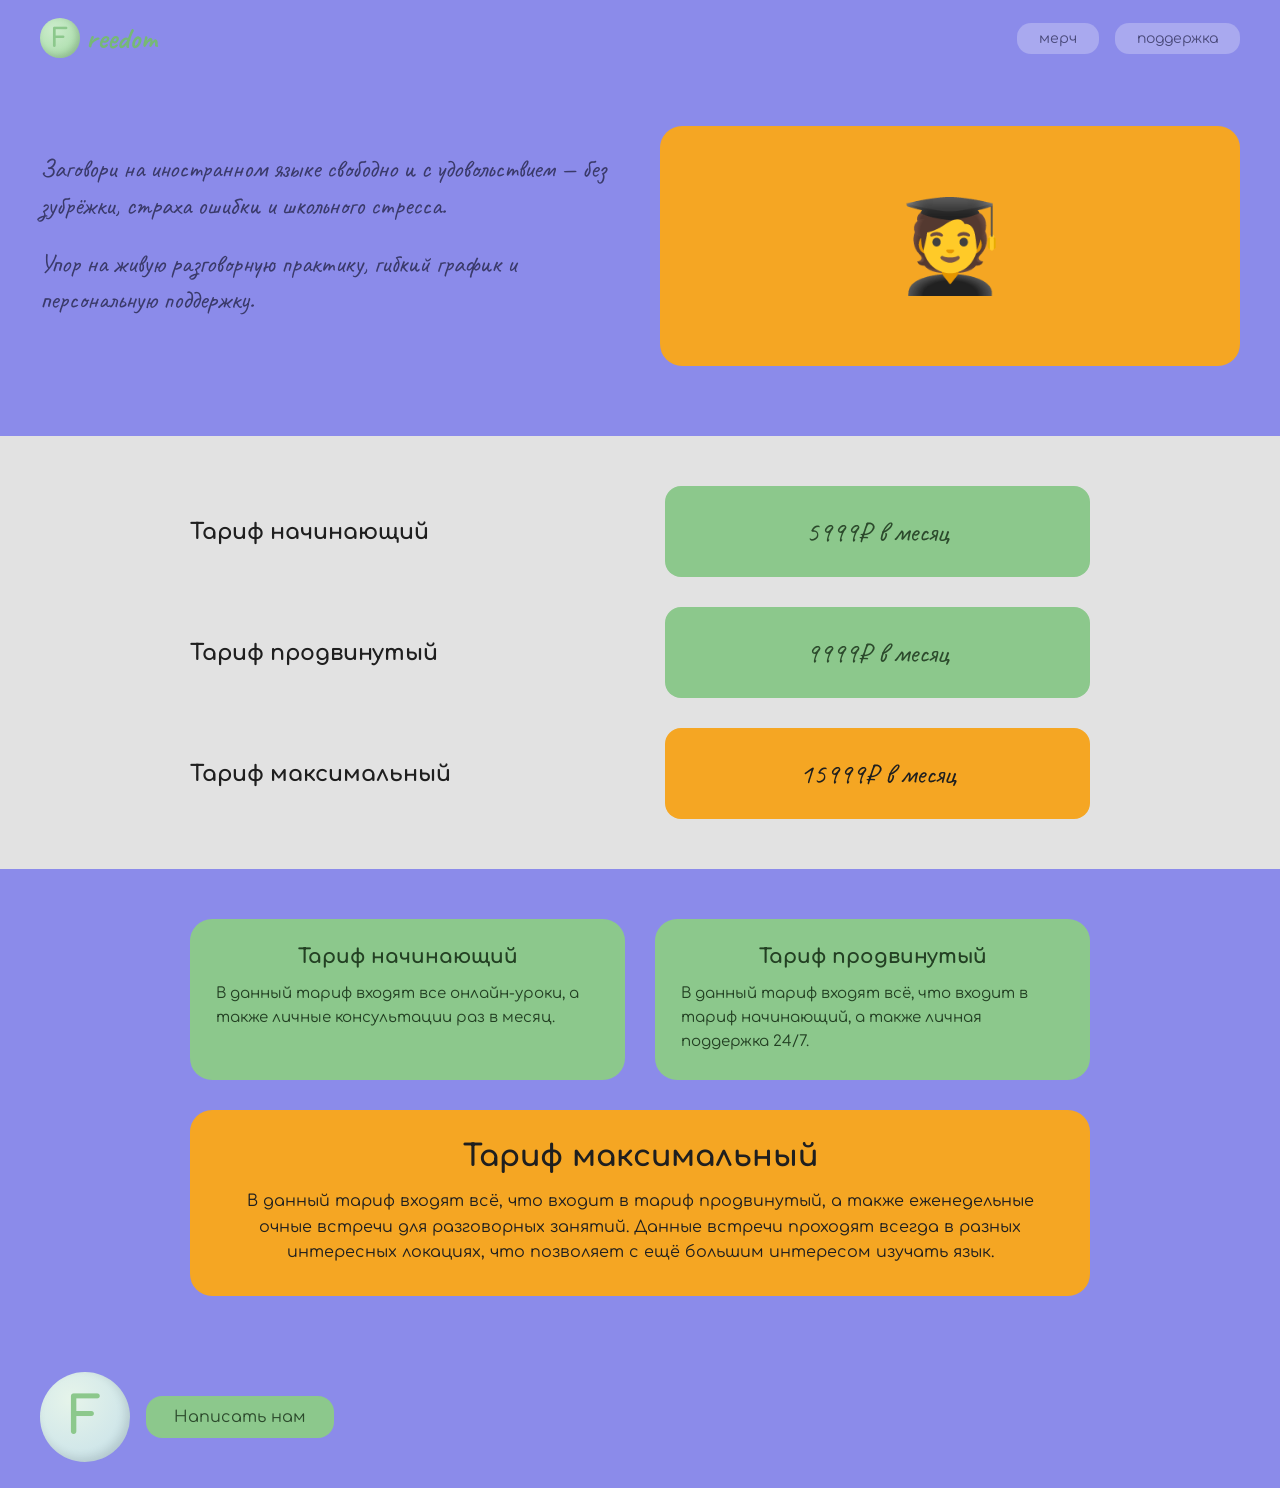
==== index.html @ c43d6a7c "Freedom: лендинг на 4 страницы + адаптив" ====
<!DOCTYPE html>
<html lang="ru">
<head>
<meta charset="UTF-8">
<meta name="viewport" content="width=device-width, initial-scale=1.0">
<title>Freedom — изучай язык свободно</title>
<link rel="stylesheet" href="style.css">
<style>
  .hero {
    display: grid;
    grid-template-columns: 1fr 1fr;
    gap: 40px;
    align-items: center;
    padding: 50px 40px 70px;
  }
  .hero p {
    font-family: 'Caveat', cursive;
    font-size: 26px;
    line-height: 1.4;
    color: #3a3a6a;
    margin-bottom: 22px;
  }
  .hero-img {
    height: 240px;
    border-radius: 22px;
    background: var(--orange);
    display: grid;
    place-items: center;
    font-size: 90px;
    overflow: hidden;
  }
  .tariffs-row {
    display: grid;
    grid-template-columns: 1fr 1fr;
    gap: 30px 50px;
    align-items: center;
    max-width: 900px;
    margin: 0 auto;
  }
  .tariff-name { font-weight: 700; font-size: 22px; }
  .price-card {
    padding: 28px 20px;
    border-radius: 16px;
    font-family: 'Caveat', cursive;
    font-size: 28px;
    text-align: center;
    color: #2c4a2c;
  }
  .price-green  { background: var(--green); }
  .price-orange { background: var(--orange); color: var(--text); }

  .desc-grid {
    display: grid;
    grid-template-columns: 1fr 1fr;
    gap: 30px;
    max-width: 900px;
    margin: 0 auto 30px;
  }
  .desc-card {
    background: var(--green);
    border-radius: 22px;
    padding: 26px;
    color: #234023;
  }
  .desc-card h3 { text-align: center; margin-bottom: 14px; font-size: 20px; }
  .desc-card p { line-height: 1.6; font-size: 15px; }
  .desc-max {
    max-width: 900px;
    margin: 0 auto;
    background: var(--orange);
    border-radius: 22px;
    padding: 30px;
  }
  .desc-max h2 { text-align: center; font-size: 30px; margin-bottom: 16px; }
  .desc-max p { text-align: center; line-height: 1.6; }
  .write-btn { padding: 12px 28px; font-size: 16px; }

  @media (max-width: 900px){
    .hero{ gap:28px; padding:40px 22px 50px; }
    .hero p{ font-size:23px; }
  }
  @media (max-width: 720px){
    .hero,.desc-grid{ grid-template-columns:1fr; }
    .hero{ padding:30px 16px 40px; }
    .hero p{ font-size:21px; margin-bottom:16px; }
    .hero-img{ height:200px; font-size:70px; order:-1; }
    .tariffs-row{ gap:18px 24px; }
    .desc-max h2{ font-size:24px; }
  }
  @media (max-width: 520px){
    .tariffs-row{ grid-template-columns:1fr; gap:6px; }
    .tariff-name{ font-size:19px; text-align:center; }
    .price-card{ font-size:24px; padding:20px 14px; margin-bottom:14px; }
    .desc-grid{ gap:18px; }
    .desc-card, .desc-max{ padding:22px 18px; }
    .desc-max h2{ font-size:22px; }
    .desc-max p, .desc-card p{ font-size:14px; }
  }
</style>
</head>
<body>

<nav class="nav">
  <a href="index.html" class="logo"><span class="balloon">F</span>reedom</a>
  <div class="nav-links">
    <a href="merch.html">мерч</a>
    <a href="contacts.html">поддержка</a>
  </div>
</nav>

<!-- Hero -->
<section class="hero bg-purple">
  <div>
    <p>Заговори на иностранном языке свободно и с удовольствием — без зубрёжки, страха ошибки и школьного стресса.</p>
    <p>Упор на живую разговорную практику, гибкий график и персональную поддержку.</p>
  </div>
  <div class="hero-img">🧑‍🎓</div>
</section>

<!-- Тарифы: цены -->
<section class="section bg-grey">
  <div class="tariffs-row">
    <div class="tariff-name">Тариф начинающий</div>
    <div class="price-card price-green">5999₽ в месяц</div>

    <div class="tariff-name">Тариф продвинутый</div>
    <div class="price-card price-green">9999₽ в месяц</div>

    <div class="tariff-name">Тариф максимальный</div>
    <div class="price-card price-orange">15999₽ в месяц</div>
  </div>
</section>

<!-- Тарифы: описания -->
<section class="section bg-purple">
  <div class="desc-grid">
    <div class="desc-card">
      <h3>Тариф начинающий</h3>
      <p>В данный тариф входят все онлайн-уроки, а также личные консультации раз в месяц.</p>
    </div>
    <div class="desc-card">
      <h3>Тариф продвинутый</h3>
      <p>В данный тариф входят всё, что входит в тариф начинающий, а также личная поддержка 24/7.</p>
    </div>
  </div>
  <div class="desc-max">
    <h2>Тариф максимальный</h2>
    <p>В данный тариф входят всё, что входит в тариф продвинутый, а также еженедельные очные встречи для разговорных занятий. Данные встречи проходят всегда в разных интересных локациях, что позволяет с ещё большим интересом изучать язык.</p>
  </div>
</section>

<!-- Низ -->
<footer class="footer-balloon bg-purple">
  <div class="big-f">F</div>
  <a href="contacts.html" class="btn btn-green write-btn">Написать нам</a>
</footer>

</body>
</html>
---- style.css ----
/* Freedom — общие стили */
@import url('https://fonts.googleapis.com/css2?family=Caveat:wght@500;700&family=Comfortaa:wght@400;600;700&display=swap');

:root {
  --purple: #8b8bea;
  --purple-light: #a9a9ef;
  --grey: #d9d9d9;
  --grey-light: #e2e2e2;
  --green: #8cc88c;
  --green-dark: #76b876;
  --orange: #f5a623;
  --orange-dark: #e89610;
  --white: #ffffff;
  --text: #1f1f1f;
}

* { margin: 0; padding: 0; box-sizing: border-box; }

html { -webkit-text-size-adjust: 100%; }

body {
  font-family: 'Comfortaa', sans-serif;
  color: var(--text);
  background: var(--purple);
}

img { max-width: 100%; display: block; }

a { text-decoration: none; color: inherit; }

/* ---- Шапка ---- */
.nav {
  display: flex;
  align-items: center;
  justify-content: space-between;
  gap: 14px;
  padding: 18px 40px;
  background: var(--purple);
  flex-wrap: wrap;
}

.logo {
  display: flex;
  align-items: center;
  gap: 6px;
  font-family: 'Caveat', cursive;
  font-size: 30px;
  font-weight: 700;
  color: var(--green-dark);
}

.logo .balloon {
  font-family: 'Comfortaa', sans-serif;
  font-weight: 700;
  font-size: 26px;
  color: var(--green);
  width: 40px;
  height: 40px;
  display: grid;
  place-items: center;
  border-radius: 50%;
  background: radial-gradient(circle at 35% 30%, #cdeccd, #9fd99f);
  box-shadow: inset -3px -3px 6px rgba(0,0,0,.15);
}

.nav-links { display: flex; gap: 16px; flex-wrap: wrap; }

.nav-links a {
  background: var(--purple-light);
  padding: 8px 22px;
  border-radius: 14px;
  font-size: 14px;
  color: #4a4a7a;
  transition: filter .15s;
}
.nav-links a:hover { filter: brightness(1.08); }

/* ---- Кнопки ---- */
.btn {
  display: inline-block;
  border: none;
  cursor: pointer;
  font-family: 'Comfortaa', sans-serif;
  border-radius: 16px;
  text-align: center;
  transition: filter .15s;
}
.btn:hover { filter: brightness(1.05); }

.btn-orange { background: var(--orange); color: var(--text); font-weight: 700; }
.btn-green  { background: var(--green); color: #2c4a2c; }

/* ---- Логотип-шар внизу страницы ---- */
.footer-balloon {
  display: flex;
  align-items: center;
  gap: 16px;
  padding: 26px 40px;
  flex-wrap: wrap;
}
.footer-balloon .big-f {
  width: 90px; height: 90px;
  border-radius: 50%;
  display: grid; place-items: center;
  font-size: 52px; font-weight: 700;
  color: var(--green);
  background: radial-gradient(circle at 35% 30%, #e6f4ea, #c4dfe9);
  box-shadow: inset -4px -4px 10px rgba(0,0,0,.12);
}

/* секции */
.section { padding: 50px 40px; }
.bg-grey { background: var(--grey-light); }
.bg-purple { background: var(--purple); }

/* ============================================================
   АДАПТИВ
   ============================================================ */

/* Планшеты */
@media (max-width: 768px) {
  .nav { padding: 14px 22px; }
  .logo { font-size: 26px; }
  .section { padding: 40px 22px; }
  .footer-balloon { padding: 22px; }
}

/* Телефоны */
@media (max-width: 560px) {
  .nav {
    padding: 12px 16px;
    justify-content: center;
    text-align: center;
  }
  .nav-links { width: 100%; justify-content: center; gap: 10px; }
  .nav-links a { padding: 8px 16px; font-size: 13px; }
  .logo { font-size: 24px; }
  .logo .balloon { width: 34px; height: 34px; font-size: 22px; }

  .section { padding: 32px 16px; }

  .footer-balloon { padding: 18px 16px; justify-content: center; }
  .footer-balloon .big-f { width: 70px; height: 70px; font-size: 40px; }
}
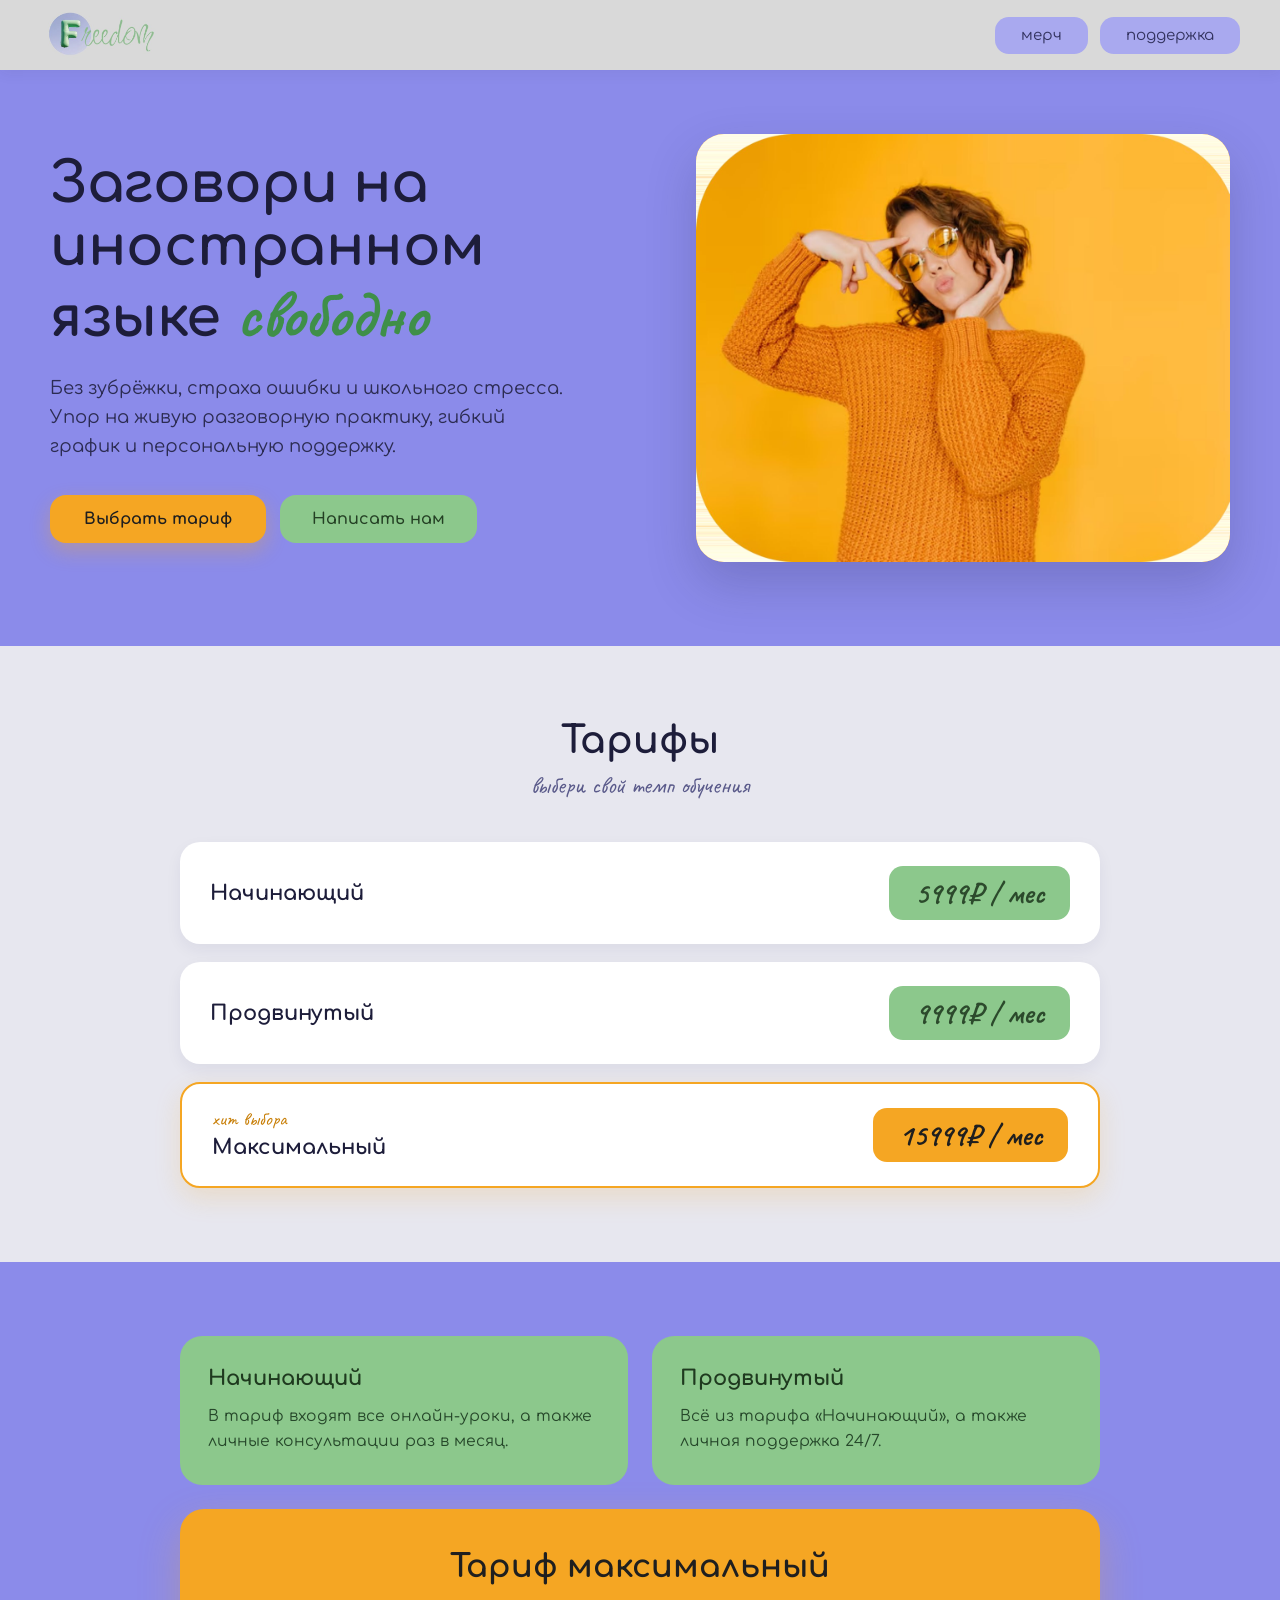
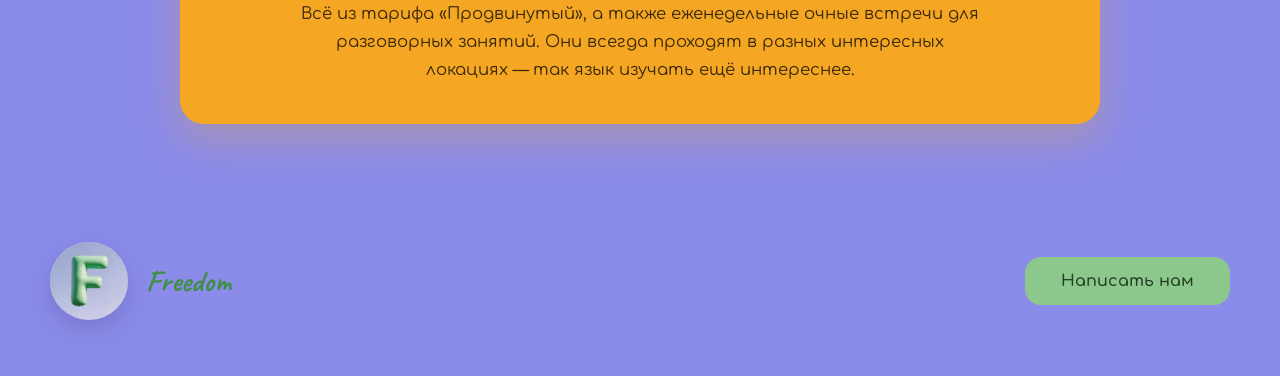
==== commit e91fca1d: "Обновление дизайна: реальные изображения, новые страницы (.dc.html), support.js; index.html-редирект" ====
--- a/index.html
+++ b/index.html
@@ -2,158 +2,12 @@
 <html lang="ru">
 <head>
 <meta charset="UTF-8">
-<meta name="viewport" content="width=device-width, initial-scale=1.0">
-<title>Freedom — изучай язык свободно</title>
-<link rel="stylesheet" href="style.css">
-<style>
-  .hero {
-    display: grid;
-    grid-template-columns: 1fr 1fr;
-    gap: 40px;
-    align-items: center;
-    padding: 50px 40px 70px;
-  }
-  .hero p {
-    font-family: 'Caveat', cursive;
-    font-size: 26px;
-    line-height: 1.4;
-    color: #3a3a6a;
-    margin-bottom: 22px;
-  }
-  .hero-img {
-    height: 240px;
-    border-radius: 22px;
-    background: var(--orange);
-    display: grid;
-    place-items: center;
-    font-size: 90px;
-    overflow: hidden;
-  }
-  .tariffs-row {
-    display: grid;
-    grid-template-columns: 1fr 1fr;
-    gap: 30px 50px;
-    align-items: center;
-    max-width: 900px;
-    margin: 0 auto;
-  }
-  .tariff-name { font-weight: 700; font-size: 22px; }
-  .price-card {
-    padding: 28px 20px;
-    border-radius: 16px;
-    font-family: 'Caveat', cursive;
-    font-size: 28px;
-    text-align: center;
-    color: #2c4a2c;
-  }
-  .price-green  { background: var(--green); }
-  .price-orange { background: var(--orange); color: var(--text); }
-
-  .desc-grid {
-    display: grid;
-    grid-template-columns: 1fr 1fr;
-    gap: 30px;
-    max-width: 900px;
-    margin: 0 auto 30px;
-  }
-  .desc-card {
-    background: var(--green);
-    border-radius: 22px;
-    padding: 26px;
-    color: #234023;
-  }
-  .desc-card h3 { text-align: center; margin-bottom: 14px; font-size: 20px; }
-  .desc-card p { line-height: 1.6; font-size: 15px; }
-  .desc-max {
-    max-width: 900px;
-    margin: 0 auto;
-    background: var(--orange);
-    border-radius: 22px;
-    padding: 30px;
-  }
-  .desc-max h2 { text-align: center; font-size: 30px; margin-bottom: 16px; }
-  .desc-max p { text-align: center; line-height: 1.6; }
-  .write-btn { padding: 12px 28px; font-size: 16px; }
-
-  @media (max-width: 900px){
-    .hero{ gap:28px; padding:40px 22px 50px; }
-    .hero p{ font-size:23px; }
-  }
-  @media (max-width: 720px){
-    .hero,.desc-grid{ grid-template-columns:1fr; }
-    .hero{ padding:30px 16px 40px; }
-    .hero p{ font-size:21px; margin-bottom:16px; }
-    .hero-img{ height:200px; font-size:70px; order:-1; }
-    .tariffs-row{ gap:18px 24px; }
-    .desc-max h2{ font-size:24px; }
-  }
-  @media (max-width: 520px){
-    .tariffs-row{ grid-template-columns:1fr; gap:6px; }
-    .tariff-name{ font-size:19px; text-align:center; }
-    .price-card{ font-size:24px; padding:20px 14px; margin-bottom:14px; }
-    .desc-grid{ gap:18px; }
-    .desc-card, .desc-max{ padding:22px 18px; }
-    .desc-max h2{ font-size:22px; }
-    .desc-max p, .desc-card p{ font-size:14px; }
-  }
-</style>
+<title>Freedom</title>
+<meta http-equiv="refresh" content="0; url=index.dc.html">
+<link rel="canonical" href="index.dc.html">
 </head>
 <body>
-
-<nav class="nav">
-  <a href="index.html" class="logo"><span class="balloon">F</span>reedom</a>
-  <div class="nav-links">
-    <a href="merch.html">мерч</a>
-    <a href="contacts.html">поддержка</a>
-  </div>
-</nav>
-
-<!-- Hero -->
-<section class="hero bg-purple">
-  <div>
-    <p>Заговори на иностранном языке свободно и с удовольствием — без зубрёжки, страха ошибки и школьного стресса.</p>
-    <p>Упор на живую разговорную практику, гибкий график и персональную поддержку.</p>
-  </div>
-  <div class="hero-img">🧑‍🎓</div>
-</section>
-
-<!-- Тарифы: цены -->
-<section class="section bg-grey">
-  <div class="tariffs-row">
-    <div class="tariff-name">Тариф начинающий</div>
-    <div class="price-card price-green">5999₽ в месяц</div>
-
-    <div class="tariff-name">Тариф продвинутый</div>
-    <div class="price-card price-green">9999₽ в месяц</div>
-
-    <div class="tariff-name">Тариф максимальный</div>
-    <div class="price-card price-orange">15999₽ в месяц</div>
-  </div>
-</section>
-
-<!-- Тарифы: описания -->
-<section class="section bg-purple">
-  <div class="desc-grid">
-    <div class="desc-card">
-      <h3>Тариф начинающий</h3>
-      <p>В данный тариф входят все онлайн-уроки, а также личные консультации раз в месяц.</p>
-    </div>
-    <div class="desc-card">
-      <h3>Тариф продвинутый</h3>
-      <p>В данный тариф входят всё, что входит в тариф начинающий, а также личная поддержка 24/7.</p>
-    </div>
-  </div>
-  <div class="desc-max">
-    <h2>Тариф максимальный</h2>
-    <p>В данный тариф входят всё, что входит в тариф продвинутый, а также еженедельные очные встречи для разговорных занятий. Данные встречи проходят всегда в разных интересных локациях, что позволяет с ещё большим интересом изучать язык.</p>
-  </div>
-</section>
-
-<!-- Низ -->
-<footer class="footer-balloon bg-purple">
-  <div class="big-f">F</div>
-  <a href="contacts.html" class="btn btn-green write-btn">Написать нам</a>
-</footer>
-
+<p>Перенаправление… Если не открылось — <a href="index.dc.html">нажми сюда</a>.</p>
+<script>location.replace("index.dc.html");</script>
 </body>
 </html>
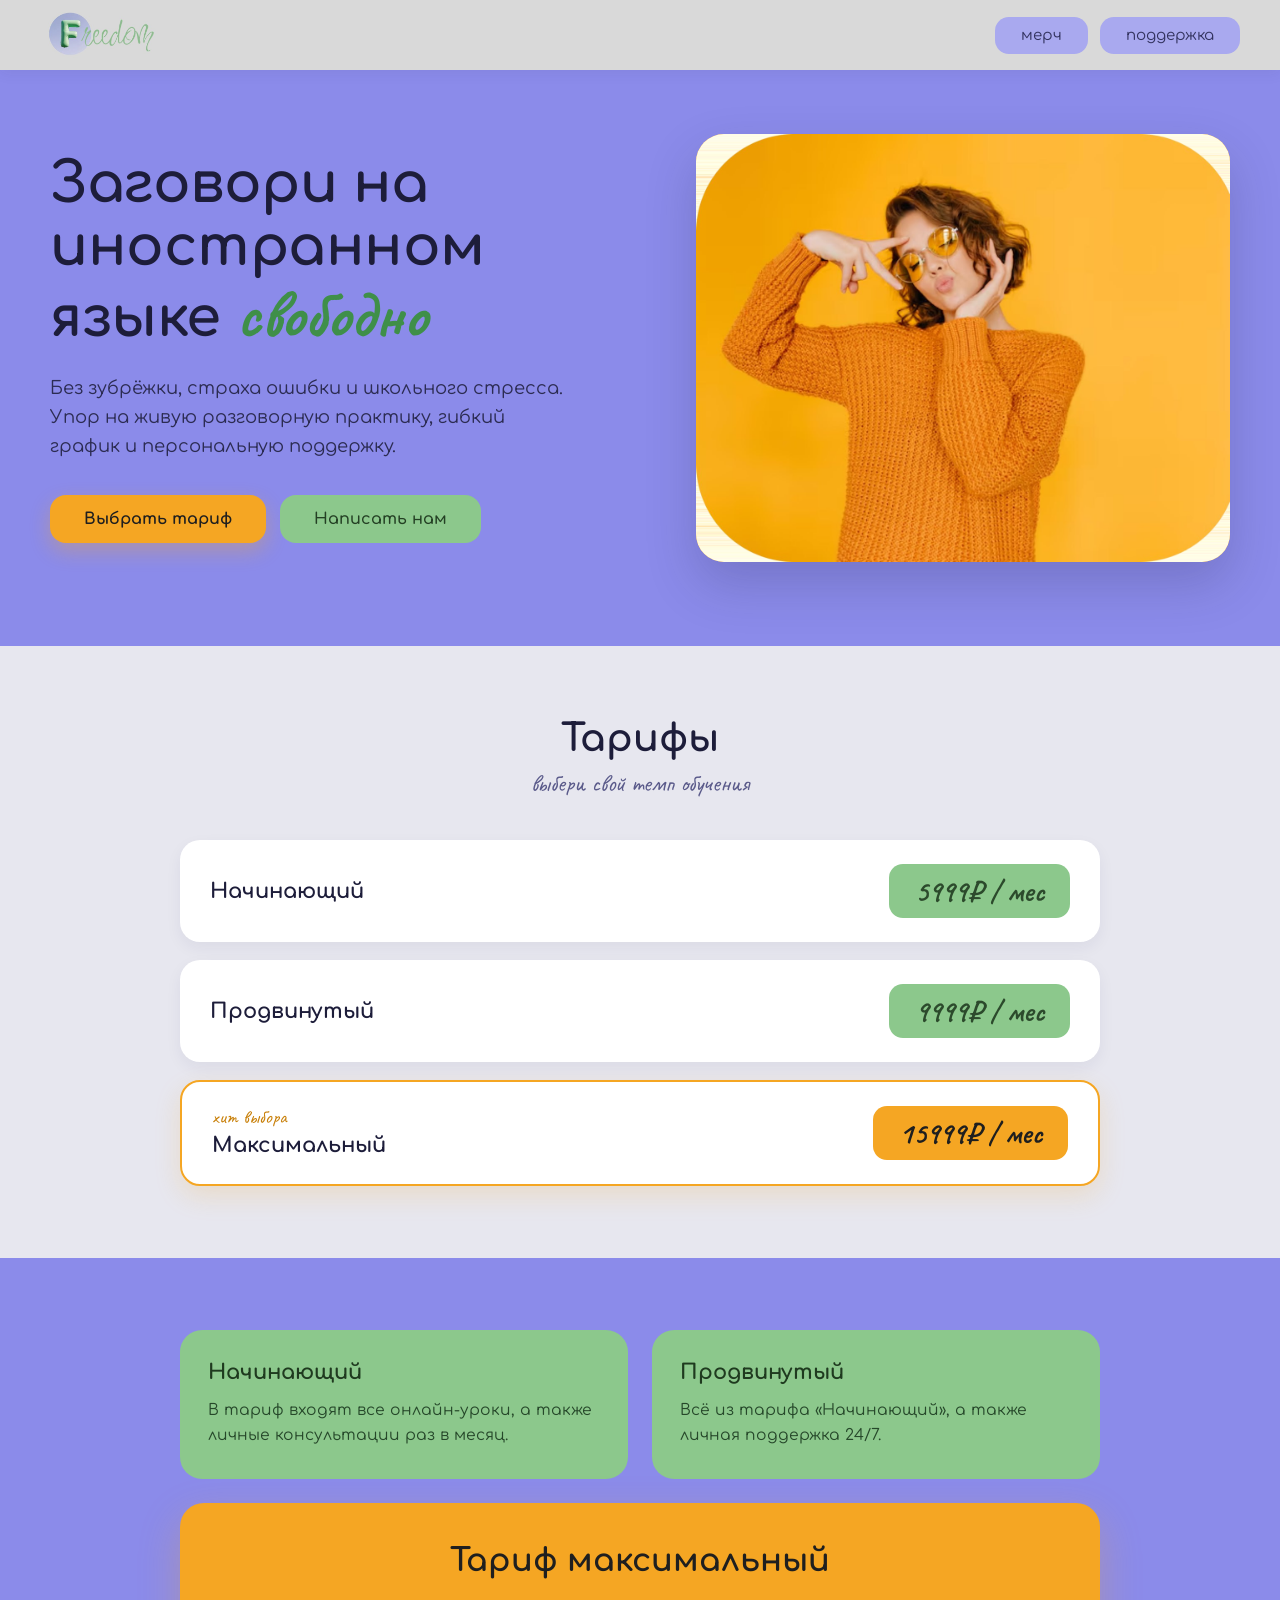
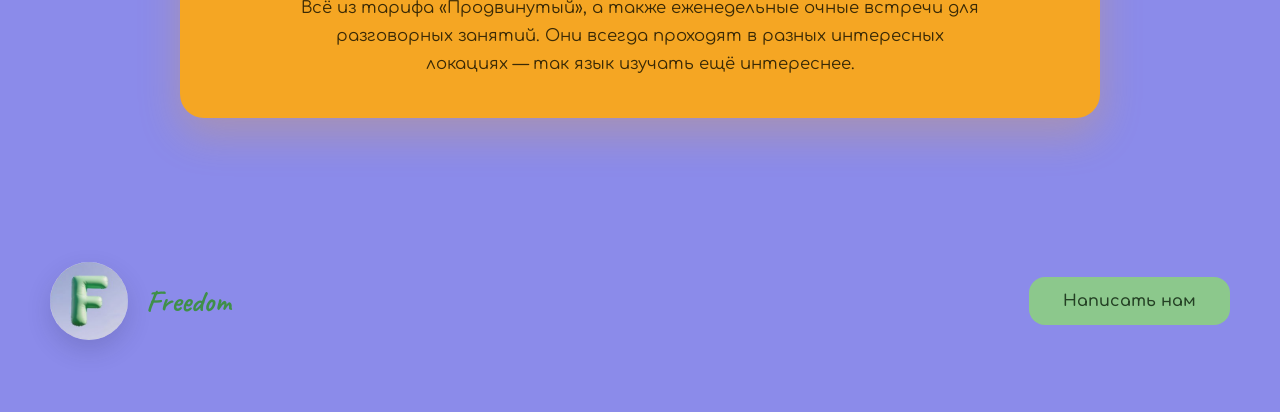
==== commit 640917af: "Рефакторинг CSS: стили вынесены в классы и разложены по css/ (reset, base, fonts, main, adaptive, st" ====
--- a/index.html
+++ b/index.html
@@ -1,13 +1,96 @@
 <!DOCTYPE html>
 <html lang="ru">
 <head>
-<meta charset="UTF-8">
-<title>Freedom</title>
-<meta http-equiv="refresh" content="0; url=index.dc.html">
-<link rel="canonical" href="index.dc.html">
+<meta charset="utf-8">
+<meta name="viewport" content="width=device-width, initial-scale=1">
+<title>Freedom — изучай язык свободно</title>
+<link rel="stylesheet" href="css/style.css">
 </head>
 <body>
-<p>Перенаправление… Если не открылось — <a href="index.dc.html">нажми сюда</a>.</p>
-<script>location.replace("index.dc.html");</script>
+<div class="page bg-purple">
+
+  <nav class="nav">
+    <a href="index.html" class="nav__logo"><img src="assets/logo-freedom.jpg" alt="Freedom"></a>
+    <div class="nav__links">
+      <a href="merch.html" class="nav__link">мерч</a>
+      <a href="contacts.html" class="nav__link">поддержка</a>
+    </div>
+  </nav>
+
+  <!-- HERO -->
+  <section class="section section--hero bg-purple">
+    <div class="container hero">
+      <div class="reveal">
+        <h1 class="hero__title">Заговори на иностранном языке <span class="hero__accent">свободно</span></h1>
+        <p class="hero__text">Без зубрёжки, страха ошибки и школьного стресса. Упор на живую разговорную практику, гибкий график и персональную поддержку.</p>
+        <div class="hero__actions">
+          <a href="#tariffs" class="btn btn--orange">Выбрать тариф</a>
+          <a href="contacts.html" class="btn btn--green">Написать нам</a>
+        </div>
+      </div>
+      <div class="reveal">
+        <div class="hero__media"><img src="assets/hero.jpg" alt="Студентка Freedom"></div>
+      </div>
+    </div>
+  </section>
+
+  <!-- ТАРИФЫ -->
+  <section id="tariffs" class="section bg-grey">
+    <div class="container--narrow">
+      <h2 class="pricing__title reveal">Тарифы</h2>
+      <p class="pricing__subtitle reveal">выбери свой темп обучения</p>
+      <div class="tariffs">
+        <div class="tariff reveal">
+          <div class="tariff__name">Начинающий</div>
+          <span class="price price--green">5999₽ / мес</span>
+        </div>
+        <div class="tariff reveal">
+          <div class="tariff__name">Продвинутый</div>
+          <span class="price price--green">9999₽ / мес</span>
+        </div>
+        <div class="tariff tariff--featured reveal">
+          <div class="tariff__head">
+            <span class="tariff__badge">хит выбора</span>
+            <div class="tariff__name">Максимальный</div>
+          </div>
+          <span class="price price--orange">15999₽ / мес</span>
+        </div>
+      </div>
+    </div>
+  </section>
+
+  <!-- ОПИСАНИЯ -->
+  <section class="section bg-purple">
+    <div class="container--narrow">
+      <div class="desc-grid">
+        <div class="desc-card reveal">
+          <h3 class="desc-card__title">Начинающий</h3>
+          <p class="desc-card__text">В тариф входят все онлайн-уроки, а также личные консультации раз в месяц.</p>
+        </div>
+        <div class="desc-card reveal">
+          <h3 class="desc-card__title">Продвинутый</h3>
+          <p class="desc-card__text">Всё из тарифа «Начинающий», а также личная поддержка 24/7.</p>
+        </div>
+      </div>
+      <div class="desc-max reveal">
+        <h2 class="desc-max__title">Тариф максимальный</h2>
+        <p class="desc-max__text">Всё из тарифа «Продвинутый», а также еженедельные очные встречи для разговорных занятий. Они всегда проходят в разных интересных локациях — так язык изучать ещё интереснее.</p>
+      </div>
+    </div>
+  </section>
+
+  <!-- ФУТЕР -->
+  <footer class="section bg-purple">
+    <div class="container footer">
+      <div class="footer__brand">
+        <img src="assets/logo-badge.jpg" alt="F" class="footer__badge">
+        <div class="footer__name">Freedom</div>
+      </div>
+      <a href="contacts.html" class="btn btn--green">Написать нам</a>
+    </div>
+  </footer>
+
+</div>
+<script src="scripts/script.js" defer></script>
 </body>
 </html>
--- a/css/style.css
+++ b/css/style.css
@@ -0,0 +1,7 @@
+/* Главный файл стилей — подключает остальные по порядку.
+   В HTML достаточно подключить только css/style.css */
+@import url('fonts.css');
+@import url('reset.css');
+@import url('base.css');
+@import url('main.css');
+@import url('adaptive.css');
